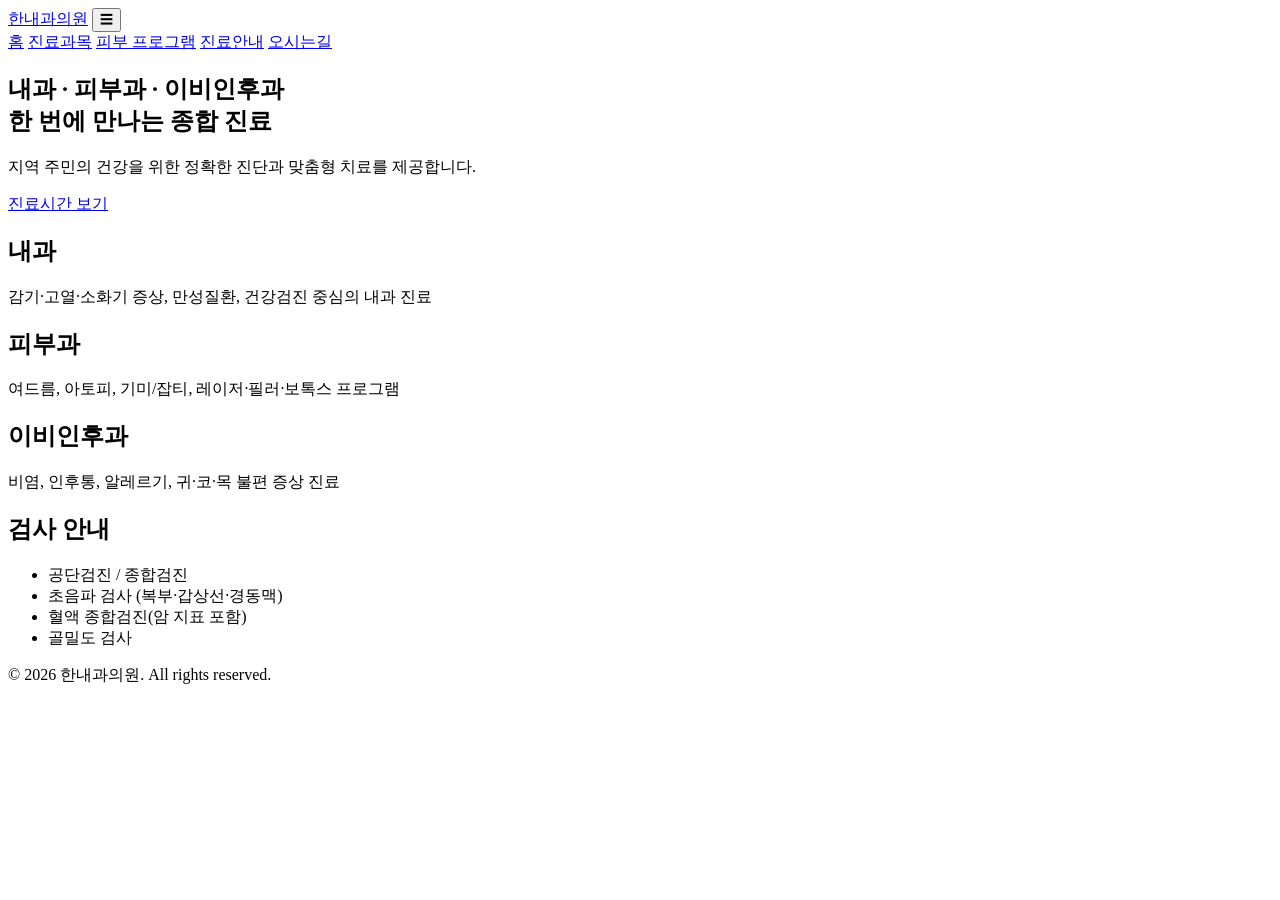
==== index.html @ 92125780 "Add initial HTML structure for the clinic website" ====
<!doctype html>
<html lang="ko">
<head>
  <meta charset="UTF-8" />
  <meta name="viewport" content="width=device-width, initial-scale=1.0" />
  <title>한내과의원 | 내과·피부과·이비인후과</title>
  <link rel="stylesheet" href="styles.css" />
</head>
<body>
  <header class="site-header">
    <div class="container nav-wrap">
      <a class="logo" href="index.html">한내과의원</a>
      <button class="menu-btn" aria-label="메뉴 열기">☰</button>
      <nav class="nav">
        <a href="index.html">홈</a>
        <a href="departments.html">진료과목</a>
        <a href="programs.html">피부 프로그램</a>
        <a href="info.html">진료안내</a>
        <a href="contact.html">오시는길</a>
      </nav>
    </div>
  </header>

  <main>
    <section class="hero">
      <div class="container">
        <h1>내과 · 피부과 · 이비인후과<br>한 번에 만나는 종합 진료</h1>
        <p>지역 주민의 건강을 위한 정확한 진단과 맞춤형 치료를 제공합니다.</p>
        <a class="btn" href="info.html">진료시간 보기</a>
      </div>
    </section>

    <section class="container grid-3 cards">
      <article class="card"><h2>내과</h2><p>감기·고열·소화기 증상, 만성질환, 건강검진 중심의 내과 진료</p></article>
      <article class="card"><h2>피부과</h2><p>여드름, 아토피, 기미/잡티, 레이저·필러·보톡스 프로그램</p></article>
      <article class="card"><h2>이비인후과</h2><p>비염, 인후통, 알레르기, 귀·코·목 불편 증상 진료</p></article>
    </section>

    <section class="container notice">
      <h2>검사 안내</h2>
      <ul>
        <li>공단검진 / 종합검진</li>
        <li>초음파 검사 (복부·갑상선·경동맥)</li>
        <li>혈액 종합검진(암 지표 포함)</li>
        <li>골밀도 검사</li>
      </ul>
    </section>
  </main>
  <footer class="footer">© 2026 한내과의원. All rights reserved.</footer>
  <script src="script.js"></script>
</body>
</html>
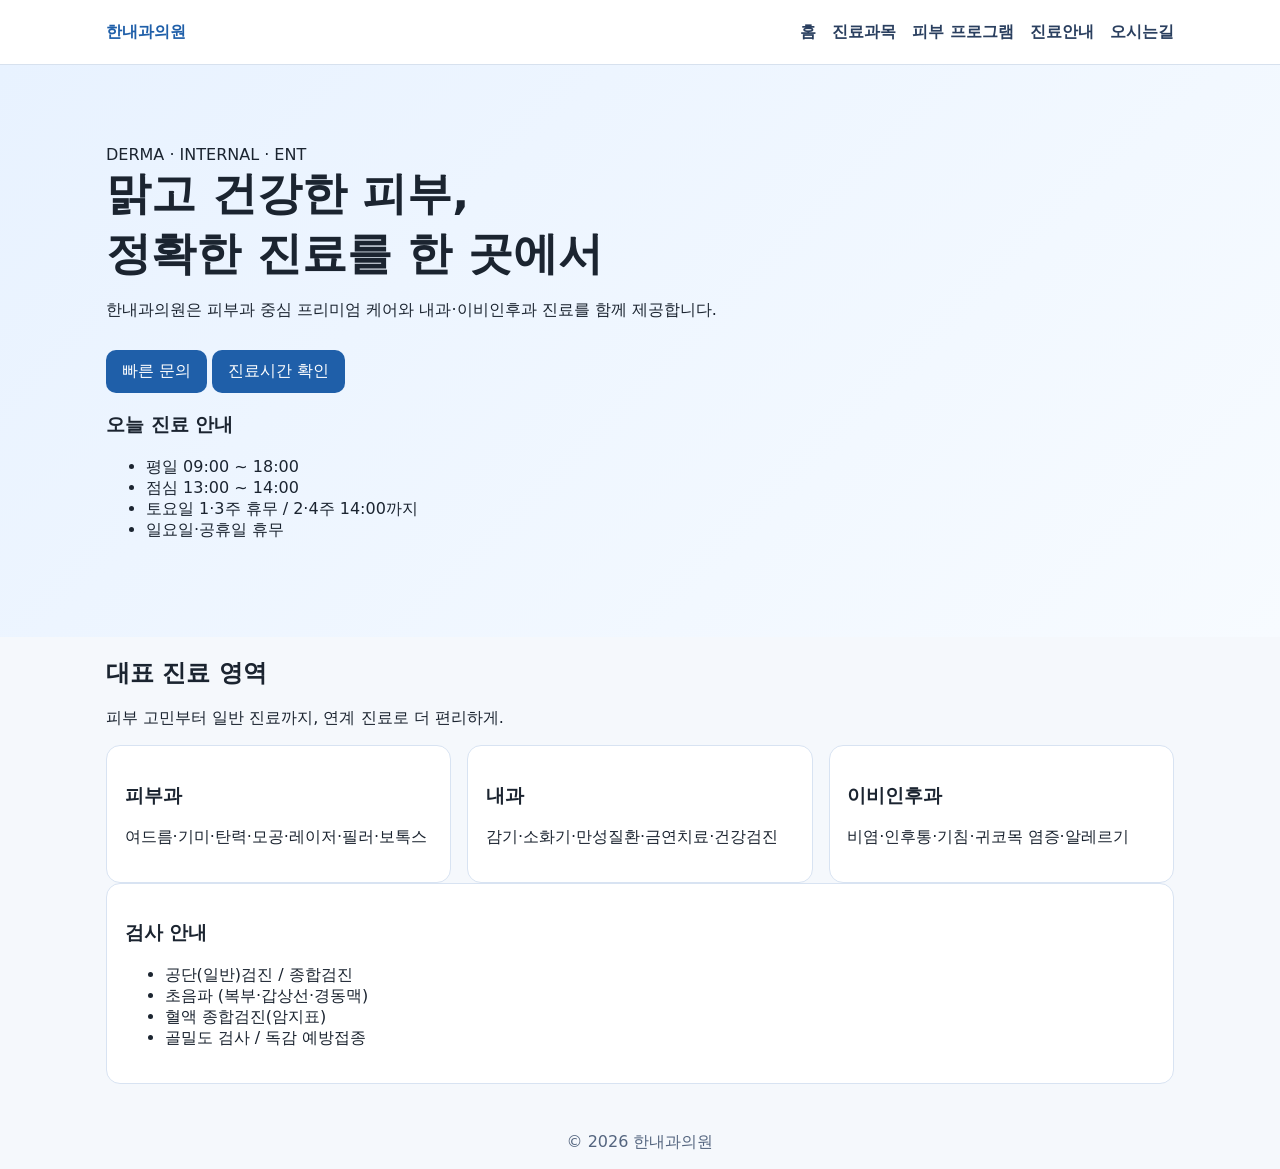
==== commit 9caf660a: "Update title and content in index.html" ====
--- a/index.html
+++ b/index.html
@@ -3,50 +3,89 @@
 <head>
   <meta charset="UTF-8" />
   <meta name="viewport" content="width=device-width, initial-scale=1.0" />
-  <title>한내과의원 | 내과·피부과·이비인후과</title>
+  <title>한내과의원 | 피부·내과·이비인후과</title>
+  <meta name="description" content="피부과·내과·이비인후과 진료를 한 곳에서. 한내과의원" />
   <link rel="stylesheet" href="styles.css" />
 </head>
 <body>
   <header class="site-header">
     <div class="container nav-wrap">
-      <a class="logo" href="index.html">한내과의원</a>
+      <a class="logo" href="/">한내과의원</a>
       <button class="menu-btn" aria-label="메뉴 열기">☰</button>
       <nav class="nav">
-        <a href="index.html">홈</a>
-        <a href="departments.html">진료과목</a>
-        <a href="programs.html">피부 프로그램</a>
-        <a href="info.html">진료안내</a>
-        <a href="contact.html">오시는길</a>
+        <a href="/">홈</a>
+        <a href="/departments">진료과목</a>
+        <a href="/programs">피부 프로그램</a>
+        <a href="/info">진료안내</a>
+        <a href="/contact">오시는길</a>
       </nav>
     </div>
   </header>
 
   <main>
     <section class="hero">
-      <div class="container">
-        <h1>내과 · 피부과 · 이비인후과<br>한 번에 만나는 종합 진료</h1>
-        <p>지역 주민의 건강을 위한 정확한 진단과 맞춤형 치료를 제공합니다.</p>
-        <a class="btn" href="info.html">진료시간 보기</a>
+      <div class="container hero-grid">
+        <div>
+          <span class="badge">DERMA · INTERNAL · ENT</span>
+          <h1>맑고 건강한 피부,<br />정확한 진료를 한 곳에서</h1>
+          <p>
+            한내과의원은 피부과 중심 프리미엄 케어와
+            내과·이비인후과 진료를 함께 제공합니다.
+          </p>
+          <div class="cta-row">
+            <a class="btn btn-primary" href="/contact">빠른 문의</a>
+            <a class="btn btn-ghost" href="/info">진료시간 확인</a>
+          </div>
+        </div>
+        <aside class="hero-panel">
+          <h3>오늘 진료 안내</h3>
+          <ul class="list-clean table-like">
+            <li>평일 09:00 ~ 18:00</li>
+            <li>점심 13:00 ~ 14:00</li>
+            <li>토요일 1·3주 휴무 / 2·4주 14:00까지</li>
+            <li>일요일·공휴일 휴무</li>
+          </ul>
+        </aside>
       </div>
     </section>
 
-    <section class="container grid-3 cards">
-      <article class="card"><h2>내과</h2><p>감기·고열·소화기 증상, 만성질환, 건강검진 중심의 내과 진료</p></article>
-      <article class="card"><h2>피부과</h2><p>여드름, 아토피, 기미/잡티, 레이저·필러·보톡스 프로그램</p></article>
-      <article class="card"><h2>이비인후과</h2><p>비염, 인후통, 알레르기, 귀·코·목 불편 증상 진료</p></article>
+    <section class="section">
+      <div class="container">
+        <h2>대표 진료 영역</h2>
+        <p class="lead">피부 고민부터 일반 진료까지, 연계 진료로 더 편리하게.</p>
+        <div class="grid-3">
+          <article class="card">
+            <h3>피부과</h3>
+            <p>여드름·기미·탄력·모공·레이저·필러·보톡스</p>
+          </article>
+          <article class="card">
+            <h3>내과</h3>
+            <p>감기·소화기·만성질환·금연치료·건강검진</p>
+          </article>
+          <article class="card">
+            <h3>이비인후과</h3>
+            <p>비염·인후통·기침·귀코목 염증·알레르기</p>
+          </article>
+        </div>
+      </div>
     </section>
 
-    <section class="container notice">
-      <h2>검사 안내</h2>
-      <ul>
-        <li>공단검진 / 종합검진</li>
-        <li>초음파 검사 (복부·갑상선·경동맥)</li>
-        <li>혈액 종합검진(암 지표 포함)</li>
-        <li>골밀도 검사</li>
-      </ul>
+    <section class="section">
+      <div class="container">
+        <article class="card notice">
+          <h3>검사 안내</h3>
+          <ul class="list-clean">
+            <li>공단(일반)검진 / 종합검진</li>
+            <li>초음파 (복부·갑상선·경동맥)</li>
+            <li>혈액 종합검진(암지표)</li>
+            <li>골밀도 검사 / 독감 예방접종</li>
+          </ul>
+        </article>
+      </div>
     </section>
   </main>
-  <footer class="footer">© 2026 한내과의원. All rights reserved.</footer>
+
+  <footer class="footer">© 2026 한내과의원</footer>
   <script src="script.js"></script>
 </body>
 </html>
--- a/styles.css
+++ b/styles.css
@@ -0,0 +1,35 @@
+:root{--primary:#1f5fa9;--bg:#f5f8fc;--txt:#1b2430}
+*{box-sizing:border-box}
+body{margin:0;font-family:system-ui,-apple-system,Segoe UI,Roboto,sans-serif;color:var(--txt);background:var(--bg)}
+.container{max-width:1100px;margin:0 auto;padding:0 1rem}
+.site-header{background:#fff;border-bottom:1px solid #d7e1ee;position:sticky;top:0;z-index:10}
+.nav-wrap{display:flex;align-items:center;justify-content:space-between;height:64px}
+.logo{font-weight:700;color:var(--primary);text-decoration:none}
+.nav{display:flex;gap:1rem}
+.nav a{text-decoration:none;color:#2a3f5f;font-weight:600}
+.menu-btn{display:none;background:none;border:1px solid #c0cee0;border-radius:8px;padding:.25rem .5rem}
+.hero{padding:5rem 0;background:linear-gradient(135deg,#e8f2ff,#f7fbff)}
+.hero h1{font-size:clamp(1.7rem,4vw,2.8rem);margin:0 0 .8rem}
+.btn{display:inline-block;margin-top:.8rem;background:var(--primary);color:#fff;padding:.7rem 1rem;border-radius:10px;text-decoration:none}
+.cards{margin:2rem auto}
+.grid-3{display:grid;grid-template-columns:repeat(3,1fr);gap:1rem}
+.grid-2{display:grid;grid-template-columns:repeat(2,1fr);gap:1rem}
+.card{background:#fff;border:1px solid #d8e3f2;border-radius:14px;padding:1.1rem}
+.notice{background:#fff;border:1px solid #d8e3f2;border-radius:14px;padding:1.1rem;margin-bottom:2rem}
+.page{padding:2rem 1rem 3rem}
+.footer{text-align:center;padding:1rem;color:#54657f}
+.map-section{background:#fff;border:1px solid #d8e3f2;border-radius:14px;padding:1.1rem;margin-bottom:2rem}
+.root_daum_roughmap{max-width:100% !important}
+.muted{color:#5b6c85}
+
+@media (max-width:860px){
+  .grid-3{grid-template-columns:1fr 1fr}
+  .nav{position:absolute;top:64px;left:0;right:0;background:#fff;border-bottom:1px solid #d7e1ee;padding:1rem;display:none;flex-direction:column}
+  .nav.open{display:flex}
+  .menu-btn{display:block}
+}
+
+@media (max-width:640px){
+  .grid-3,.grid-2{grid-template-columns:1fr}
+  .hero{padding:3rem 0}
+}
